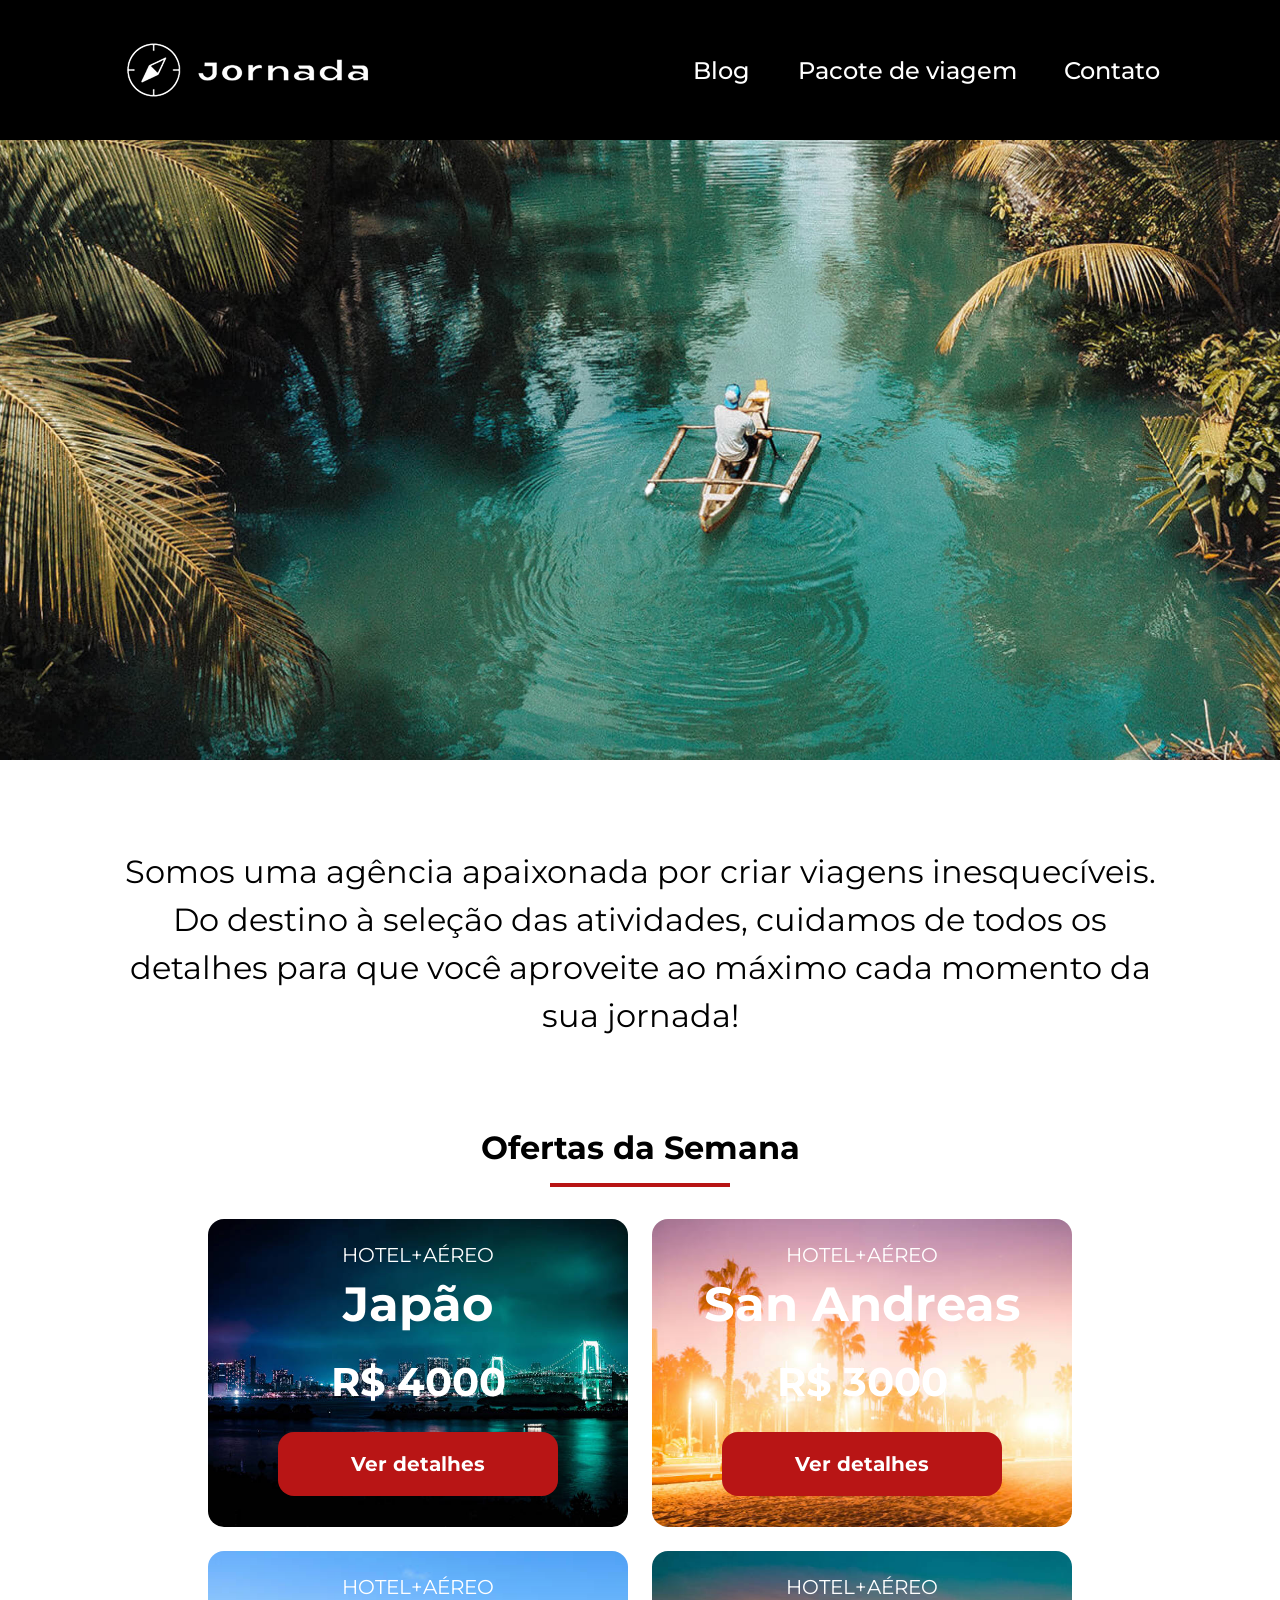
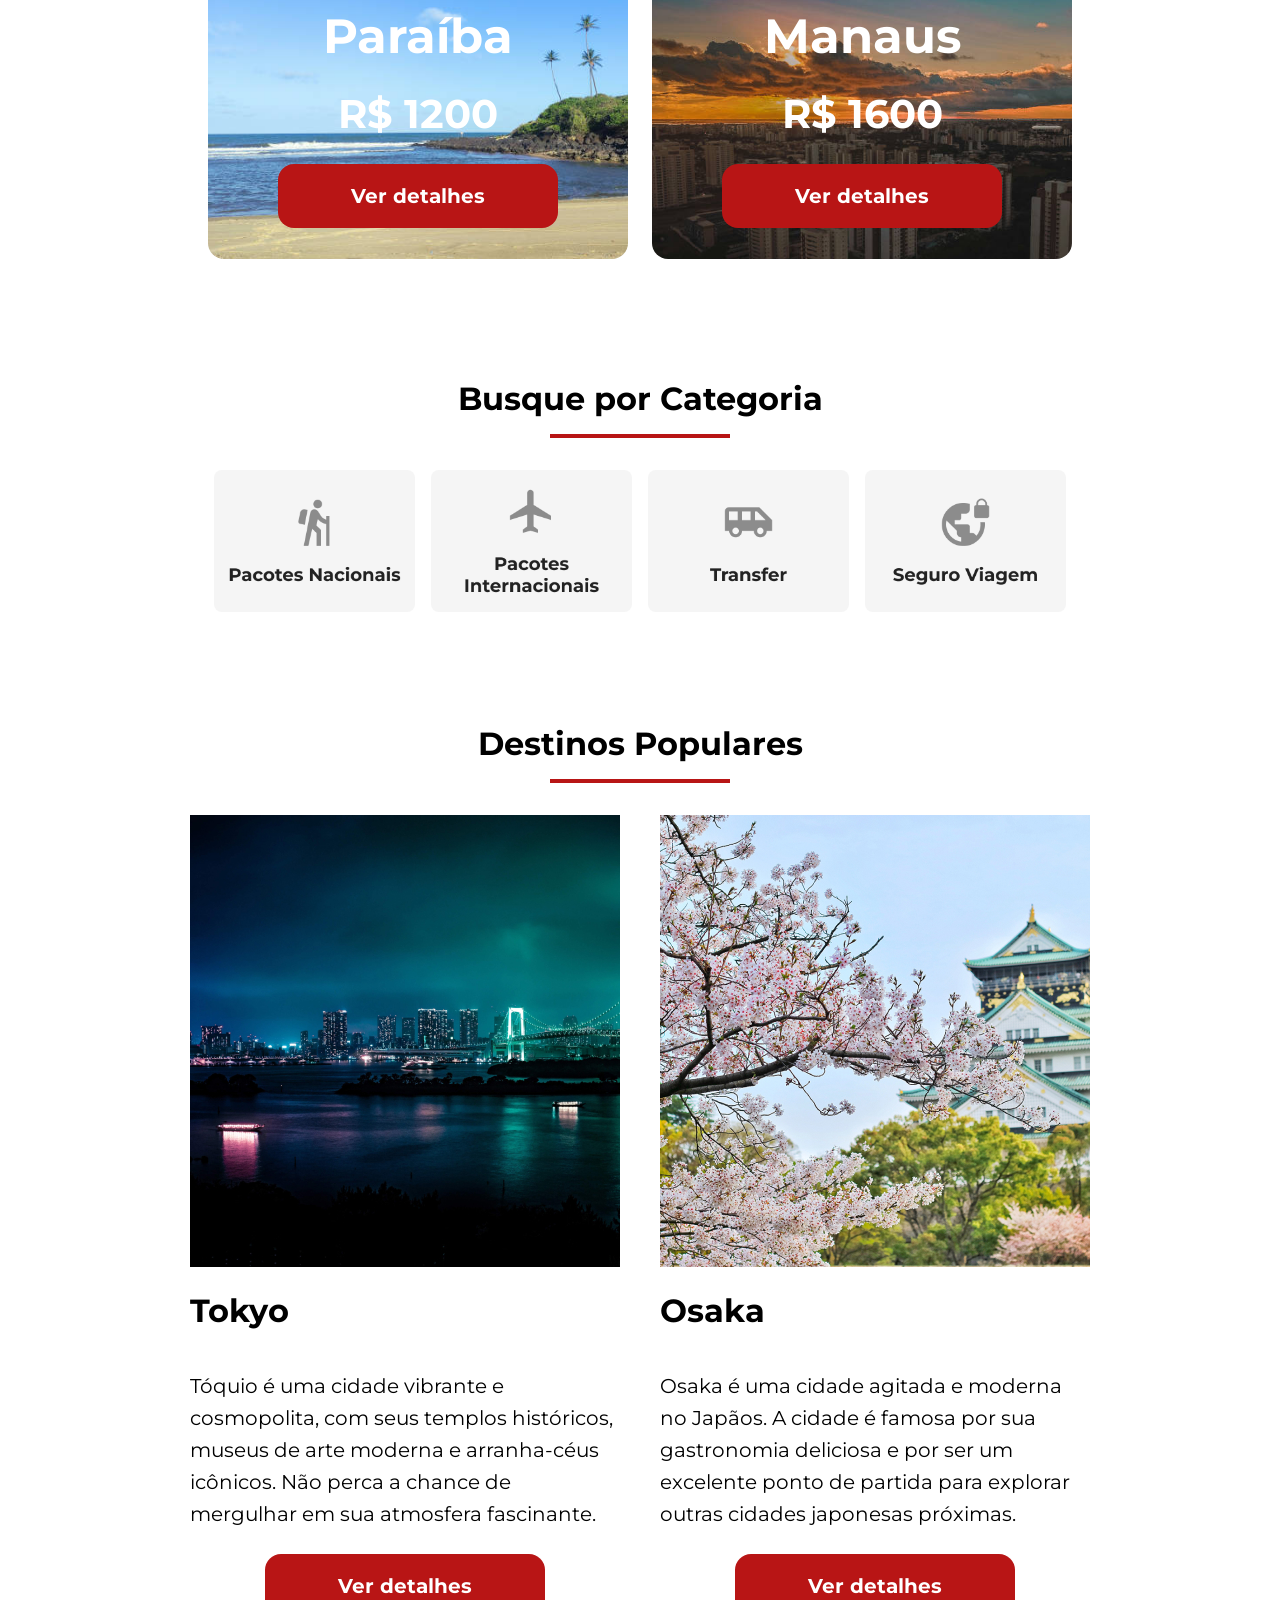
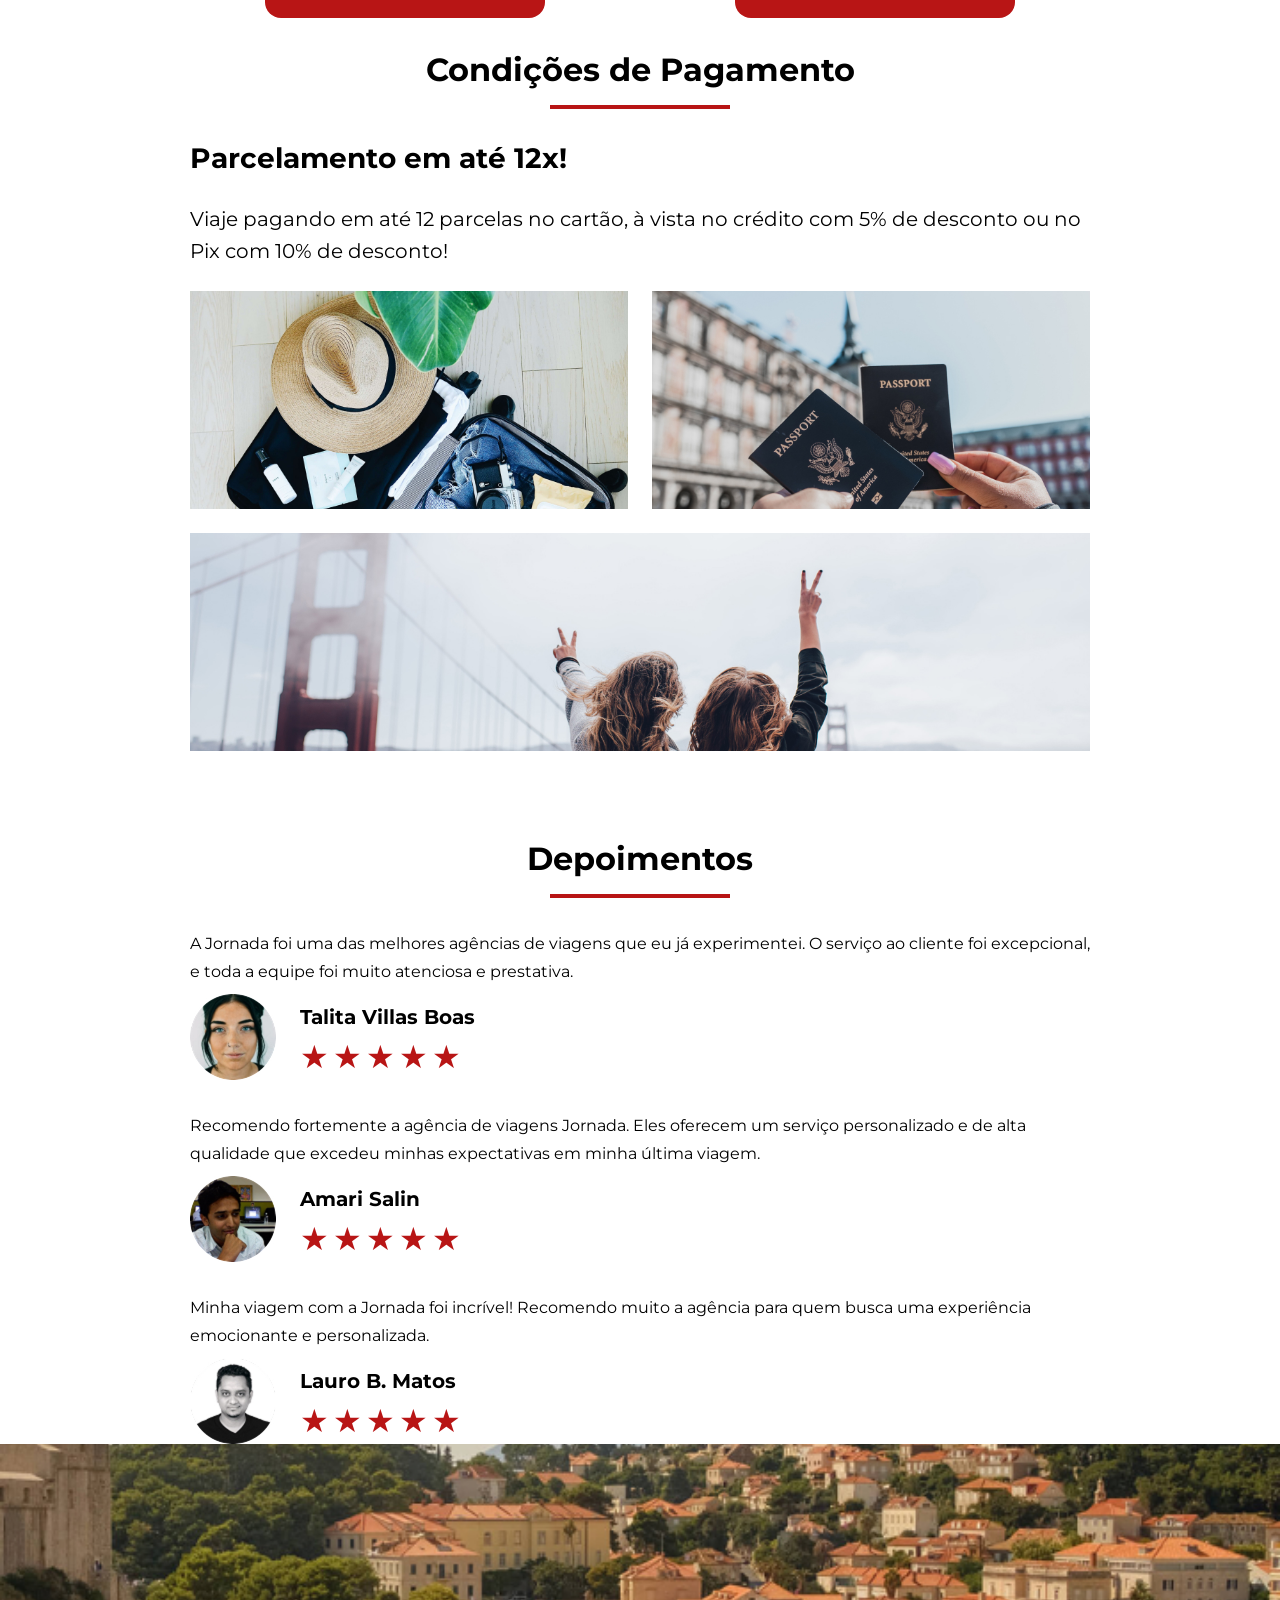
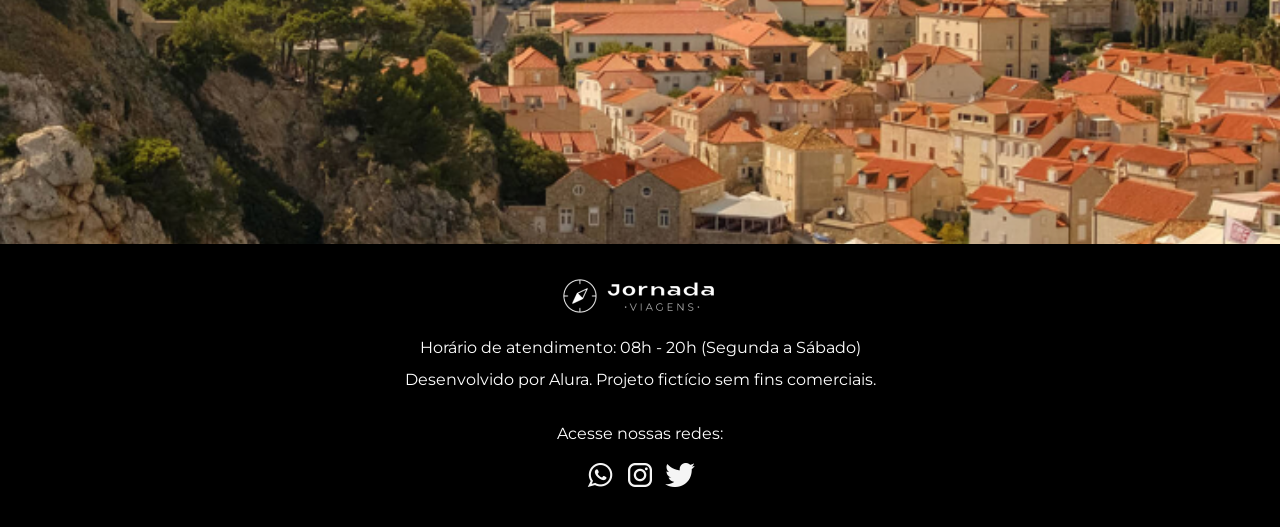
==== index.html @ d5edca9c "Termina footer mobile" ====
<!doctype html>
<html lang="pt-br">
  <head>
    <meta charset="UTF-8" />
    <meta name="viewport" content="width=device-width, initial-scale=1.0" />
    <link rel="stylesheet" href="./css/style.css" />
    <title>Jornada Viagens</title>
  </head>
  <body>
    <header class="main-header">
      <a class="logo" href="index.html" title="voltar para a página inicial"
        ><img
          class="img-mobile"
          src="img/bussola-jornada-branca.png"
          alt="Bussola do logo Jornada Viagens na cor branca" />
        <img
          class="img-desktop"
          src="img/bussola-texto-jornada-branca.png"
          alt="Bussola do logo Jornada Viagens na cor branca"
      /></a>
      <div class="navegation-menu">
        <label for="menu">
          <img src="img/menu.png" alt="menu" />
        </label>
        <input type="checkbox" id="menu" hidden />
        <nav>
          <ul class="list-links">
            <li>
              <a href="blog.html" target="_blank" title="Acessar Blog">Blog</a>
            </li>
            <li>
              <a
                href="pacotes.html"
                target="_blank"
                title="Acessar Pacotes de viagem"
                >Pacote de viagem</a
              >
            </li>
            <li>
              <a href="contato.html" target="_blank" title="Acessar Contato"
                >Contato</a
              >
            </li>
          </ul>
        </nav>
      </div>
    </header>
    <section class="hero">
      <div class="hero-img"></div>
      <h2>
        Somos uma agência apaixonada por criar viagens inesquecíveis. Do destino
        à seleção das atividades, cuidamos de todos os detalhes para que você
        aproveite ao máximo cada momento da sua jornada!
      </h2>
    </section>

    <section class="offers">
      <div class="section-title">
        <h2>Ofertas da Semana</h2>
        <hr />
      </div>
      <div class="offers-cards">
        <article class="card japao">
          <header>
            <p>HOTEL+AÉREO</p>
            <h3>
              Japão <br />
              <span>R$ 4000</span>
            </h3>
          </header>
          <footer>
            <a href="#" class="button">Ver detalhes</a>
          </footer>
        </article>

        <article class="card san-andreas">
          <header>
            <p>HOTEL+AÉREO</p>
            <h3>
              San Andreas <br />
              <span>R$ 3000</span>
            </h3>
          </header>
          <footer>
            <a href="#" class="button">Ver detalhes</a>
          </footer>
        </article>

        <article class="card paraiba">
          <header>
            <p>HOTEL+AÉREO</p>
            <h3>
              Paraíba <br />
              <span>R$ 1200</span>
            </h3>
          </header>
          <footer>
            <a href="#" class="button">Ver detalhes</a>
          </footer>
        </article>

        <article class="card manaus">
          <header>
            <p>HOTEL+AÉREO</p>
            <h3>
              Manaus <br />
              <span>R$ 1600</span>
            </h3>
          </header>
          <footer>
            <a href="#" class="button">Ver detalhes</a>
          </footer>
        </article>
      </div>
    </section>

    <section class="categories">
      <div class="section-title">
        <h2>Busque por Categoria</h2>
        <hr />
      </div>
      <ul>
        <li>
          <a href="#"
            ><img src="img/img-pacotes-nacionais.jpg" alt="Buscar por pacotes nacionais" />
          </a>
        </li>
        <li>
          <a href="#"
            ><img
              src="img/img-pacotes-internacionais.jpg"
              alt="Buscar por pacotes internacionais"
            />
          </a>
        </li>
        <li>
          <a href="#"
            ><img src="img/img-transfer.jpg" alt="Buscar por serviços transfer" />
          </a>
        </li>
        <li>
          <a href="#"
            ><img src="img/img-seguro-viagem.jpg" alt="Buscar por seguro viagem" />
          </a>
        </li>
      </ul>
    </section>

    <section class="destinations">
       <div class="section-title">
        <h2>Destinos Populares</h2>
        <hr/>
      </div>

      <div class="destinations-items">
        <article class="item">
          <header>
            <div class="img-item bg-tokyo">

            </div>
            <h4 class="content-title">Tokyo</h4>
          </header>
            <p class="content-text">Tóquio é uma cidade vibrante e cosmopolita, com seus templos históricos, museus de arte moderna e arranha-céus icônicos. Não perca a chance de mergulhar em sua atmosfera fascinante.</p>
            <footer>
              <a href="#" class="button">Ver detalhes</a>
            </footer>
        </article>

        <article class="item">
          <header>
            <div class="img-item bg-osaka">

            </div>
            <h4 class="content-title">Osaka</h4>
          </header>
            <p class="content-text">Osaka é uma cidade agitada e moderna no Japãos. A cidade é famosa por sua gastronomia deliciosa e por ser um excelente ponto de partida para explorar outras cidades japonesas próximas.</p>
            <footer>
              <a href="#" class="button">Ver detalhes</a>
            </footer>
        </article>
      </div>
    </section>

    <section class="payments">
      
      <div class="section-title">
        <h2>Condições de Pagamento</h2>
        <hr/>
      </div>
      <div class="content-container">
        <div class="text-content">
          <h3 class="content-title">Parcelamento em até 12x!</h3>
          <p class="content-text">Viaje pagando em até 12 parcelas no cartão, à vista no crédito com 5% de desconto ou no Pix com 10% de desconto! </p>
        </div>
        <div class="image-content">
          <div class="image first"></div>
          <div class="image second"></div>
          <div class="image thirdy"></div>
        </div>
      </div>
    </section>

    <section class="testimonial">
       <div class="section-title">
        <h2>Depoimentos</h2>
        <hr/>
      </div>

      <div class="testimonial-container">
        <article>
           <header >
            <p>A Jornada foi uma das melhores agências de viagens que eu já experimentei. O serviço ao cliente foi excepcional, e toda a equipe foi muito atenciosa e prestativa.</p>
          </header>
          <footer>
            <img src="img/avatar-talita.jpg" alt="imagem de perfil da cliente Talita Villas Boas">
            <div class="profile-content">
              <h4>Talita Villas Boas</h4>
              <div class="rating">
                <span class="star">★</span>
                <span class="star">★</span>
                <span class="star">★</span>
                <span class="star">★</span>
                <span class="star">★</span>
              </div>
            </div>
          </footer>
        </article>

        <article>
          <header>
            <p>Recomendo fortemente a agência de viagens Jornada. Eles oferecem um serviço personalizado e de alta qualidade que excedeu minhas expectativas em minha última viagem.</p>
          </header>
          <footer>
            <img src="img/avatar-salin.jpg" alt="imagem de perfil do cliente Amari Salin">
            <div class="profile-content">
              <h4>Amari Salin</h4>
              <div class="rating">
                <span class="star">★</span>
                <span class="star">★</span>
                <span class="star">★</span>
                <span class="star">★</span>
                <span class="star">★</span>
              </div>
            </div>
          </footer>  
        </article>

        <article>
          <header>
            <p>Minha viagem com a Jornada foi incrível! Recomendo muito a agência para quem busca uma experiência emocionante e personalizada.</p>
          </header>
          <footer>
            <img src="img/avatar-lauro.jpg" alt="imagem de perfil do cliente Lauro B. Matos">
            <div class="profile-content">
              <h4>Lauro B. Matos</h4>
              <div class="rating">
                <span class="star">★</span>
                <span class="star">★</span>
                <span class="star">★</span>
                <span class="star">★</span>
                <span class="star">★</span>
              </div>
            </div>
          </footer>
        </article>
      </div>
    </section>

    <section class="pre-footer">
      <div class="footer-img"></div>
    </section>

    <footer class="main-footer">
        <div class="footer-logo">
          <img src="img/footer-logo.png" alt="logo jornada viagens customizado">
        </div>

        <div class="footer-text">
          <p>Horário de atendimento: 08h - 20h (Segunda a Sábado)</p>
          <p>Desenvolvido por Alura. Projeto fictício sem fins comerciais.</p>
        </div>

        <div class="footer-social">
          <p>Acesse nossas redes:</p>
          <div class="social-icons">
            <a href="#" target="_blank">
              <img src="img/logo-whatsapp.png" alt="logo do whatsapp na cor branca">
            </a>
            <a href="#" target="_blank">
              <img src="img/logo-instagram.png" alt="logo do instagram na cor branca">
            </a>
            <a href="#" target="_blank">
              <img src="img/logo-twitter.png" alt="logo do twiter na cor branca">
            </a>
          </div>
        </div>
    </footer>
  </body>
</html>
---- css/style.css ----
@import url(global.css);
@import url(header.css);
@import url(hero.css);
@import url(offers.css);
@import url(categorias.css);
@import url(destinations.css);
@import url(payments.css);
@import url(testimonials.css);
@import url(footer.css);
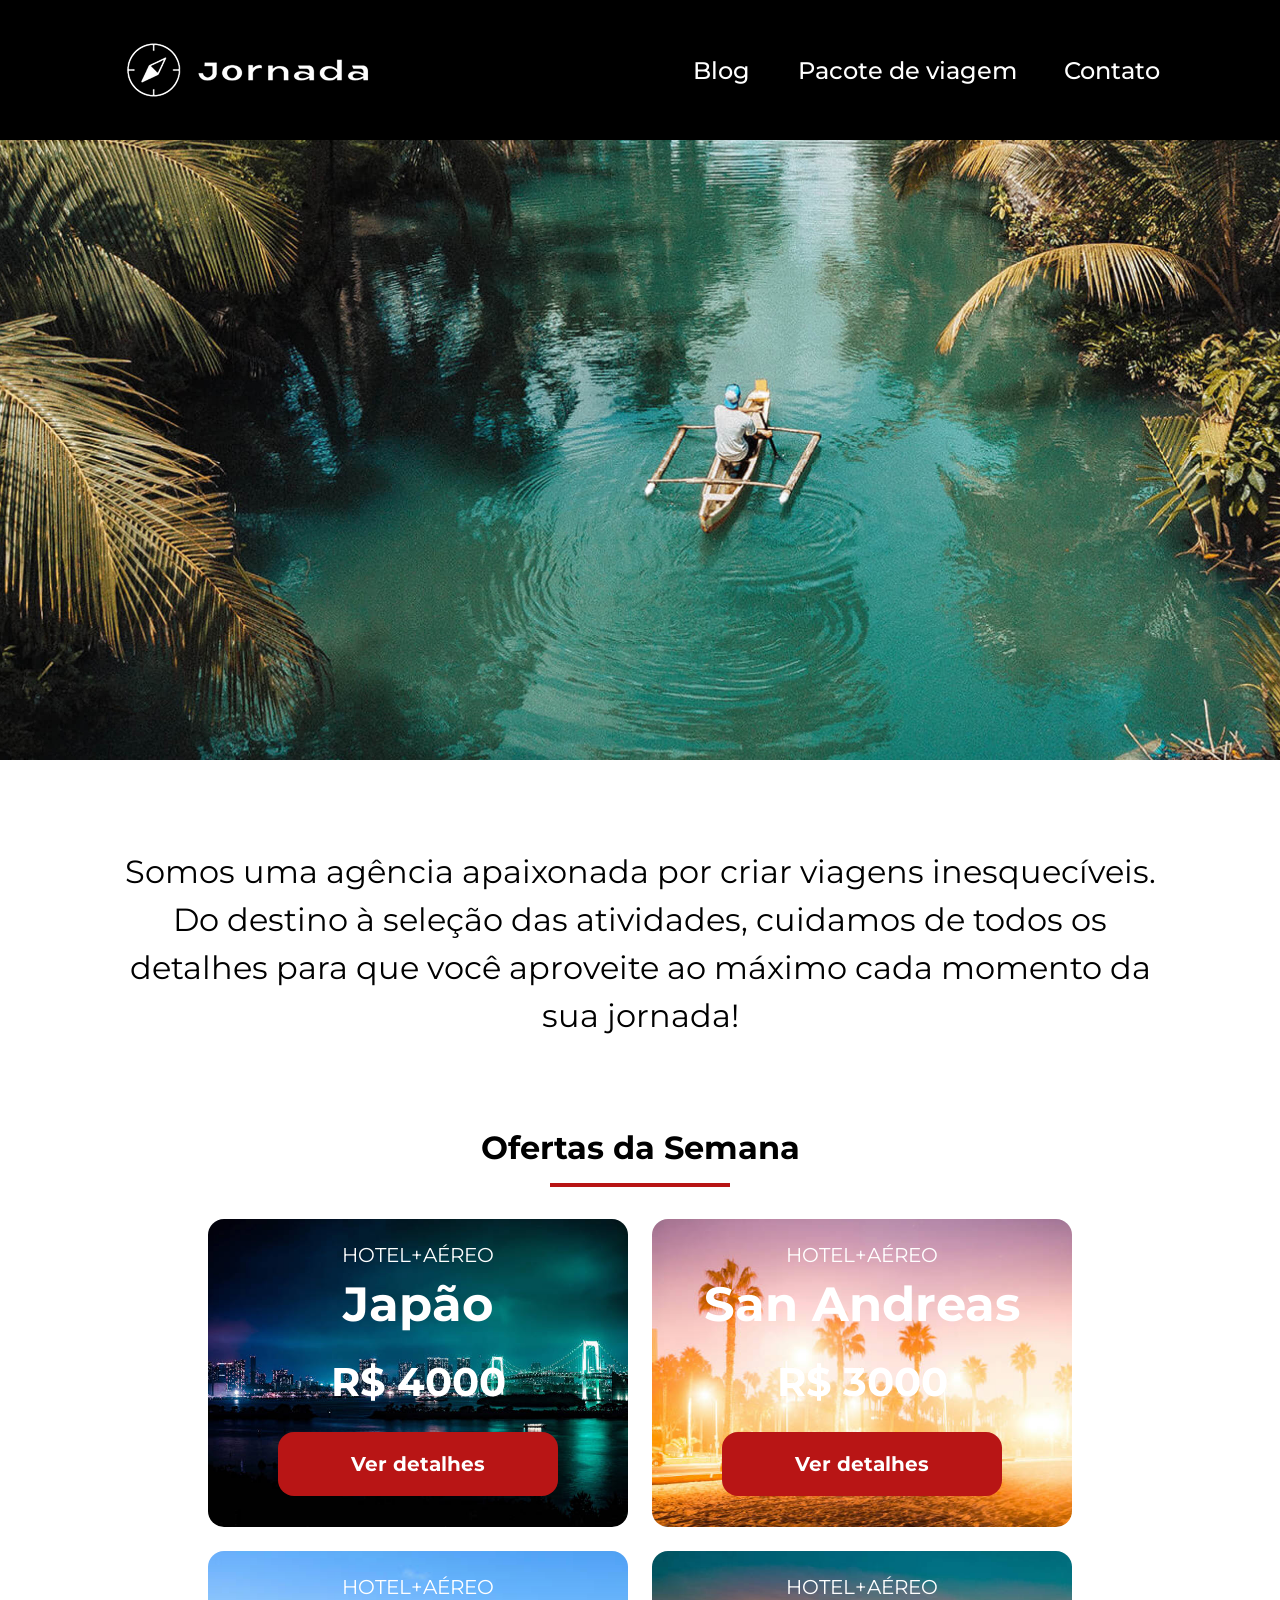
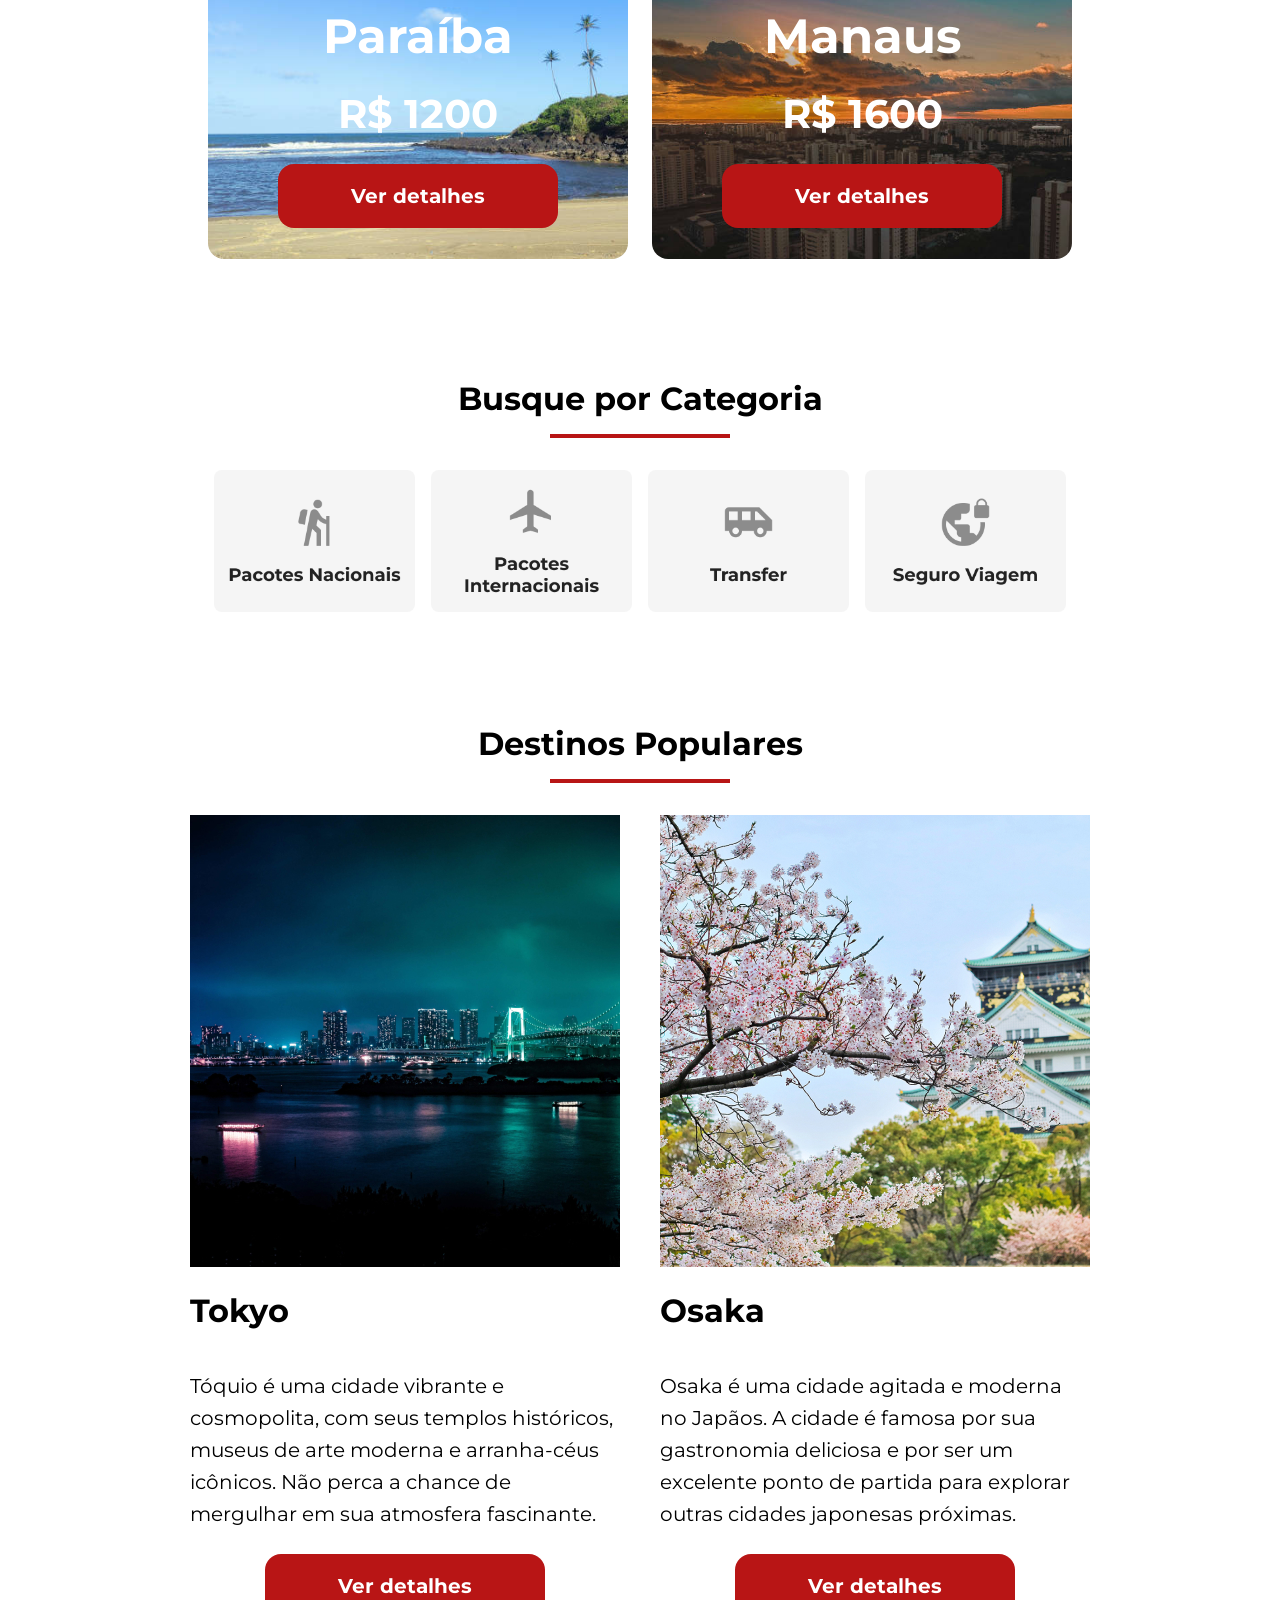
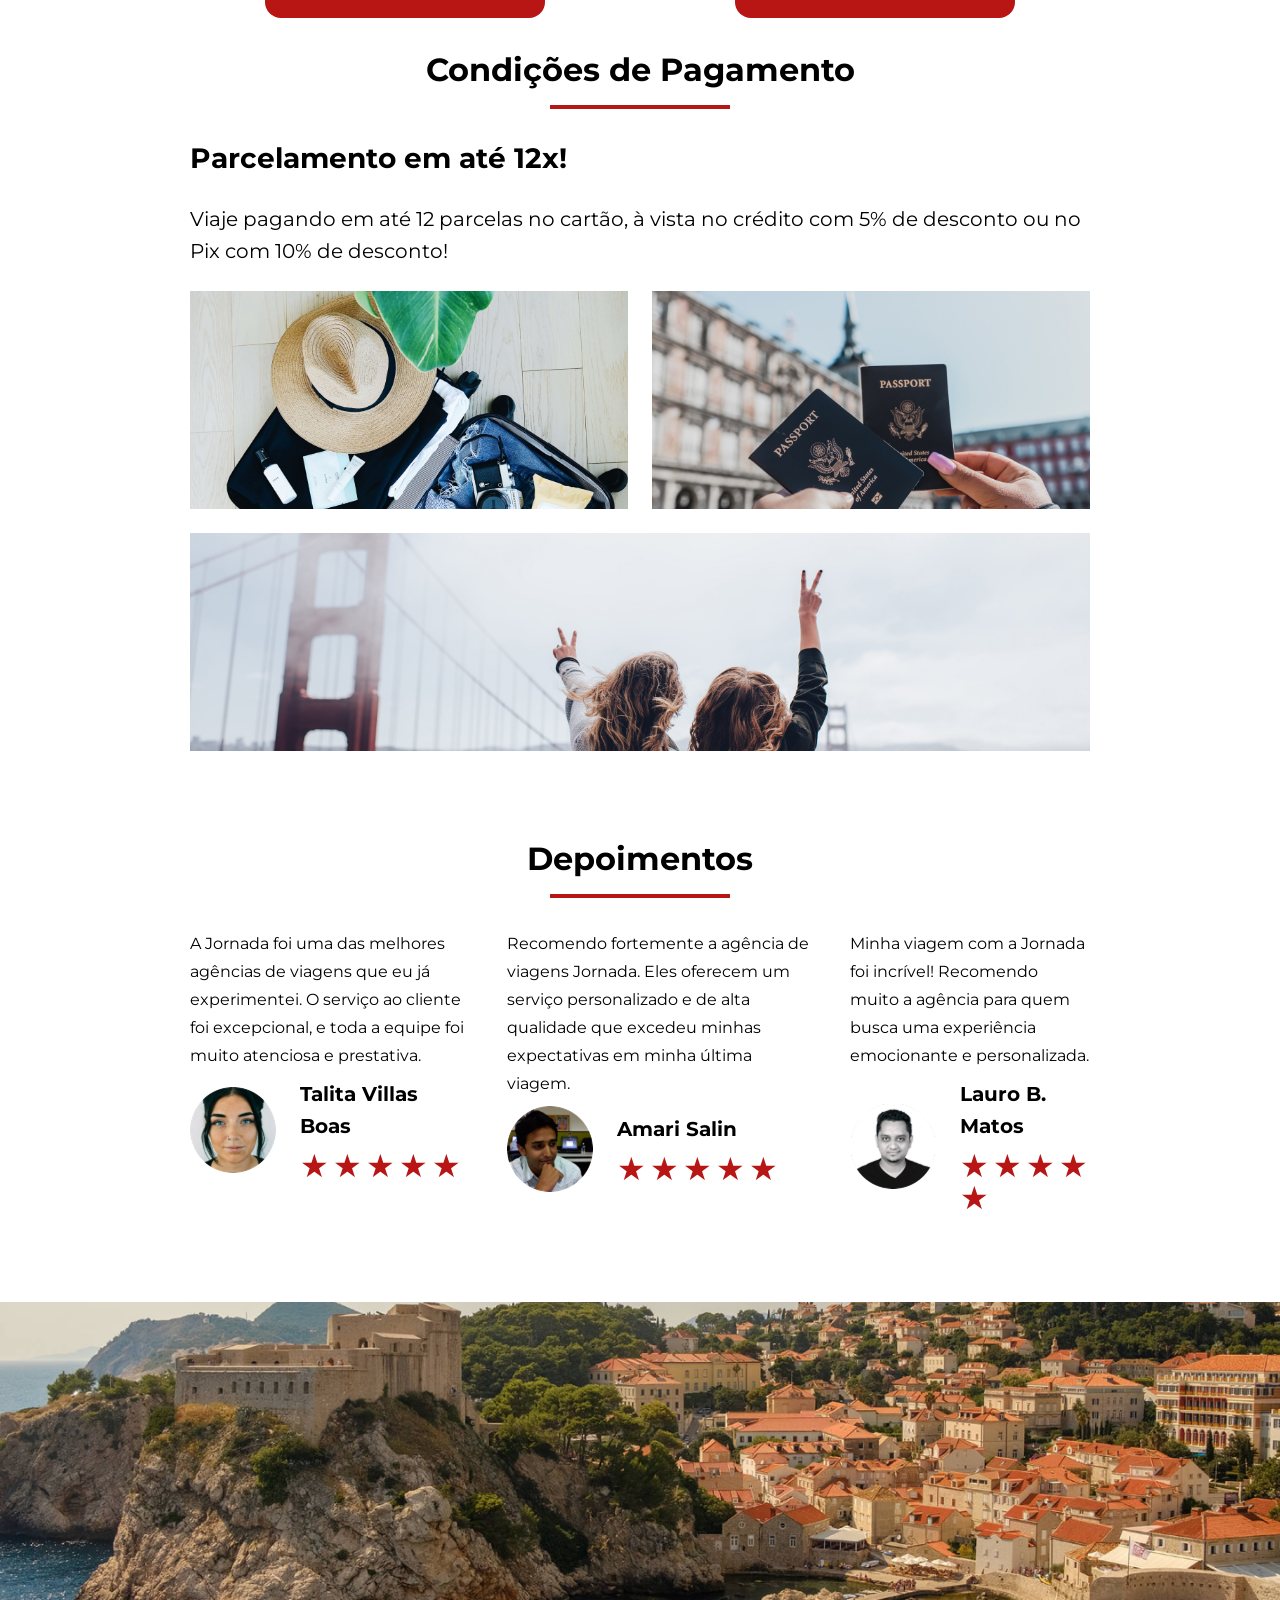
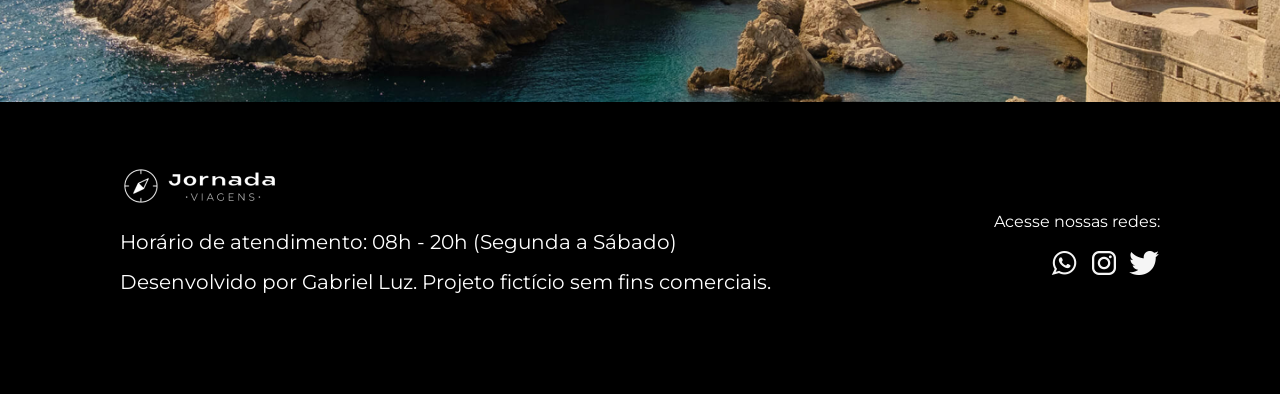
==== commit d167dda4: "Termina desktop" ====
--- a/index.html
+++ b/index.html
@@ -271,13 +271,14 @@
     </section>
 
     <footer class="main-footer">
-        <div class="footer-logo">
-          <img src="img/footer-logo.png" alt="logo jornada viagens customizado">
-        </div>
-
-        <div class="footer-text">
-          <p>Horário de atendimento: 08h - 20h (Segunda a Sábado)</p>
-          <p>Desenvolvido por Alura. Projeto fictício sem fins comerciais.</p>
+        <div class="footer-info">
+          <div class="footer-logo">
+            <img src="img/footer-logo.png" alt="logo jornada viagens customizado">
+          </div>
+          <div class="footer-text">
+            <p>Horário de atendimento: 08h - 20h (Segunda a Sábado)</p>
+            <p>Desenvolvido por Gabriel Luz. Projeto fictício sem fins comerciais.</p>
+          </div>
         </div>
 
         <div class="footer-social">
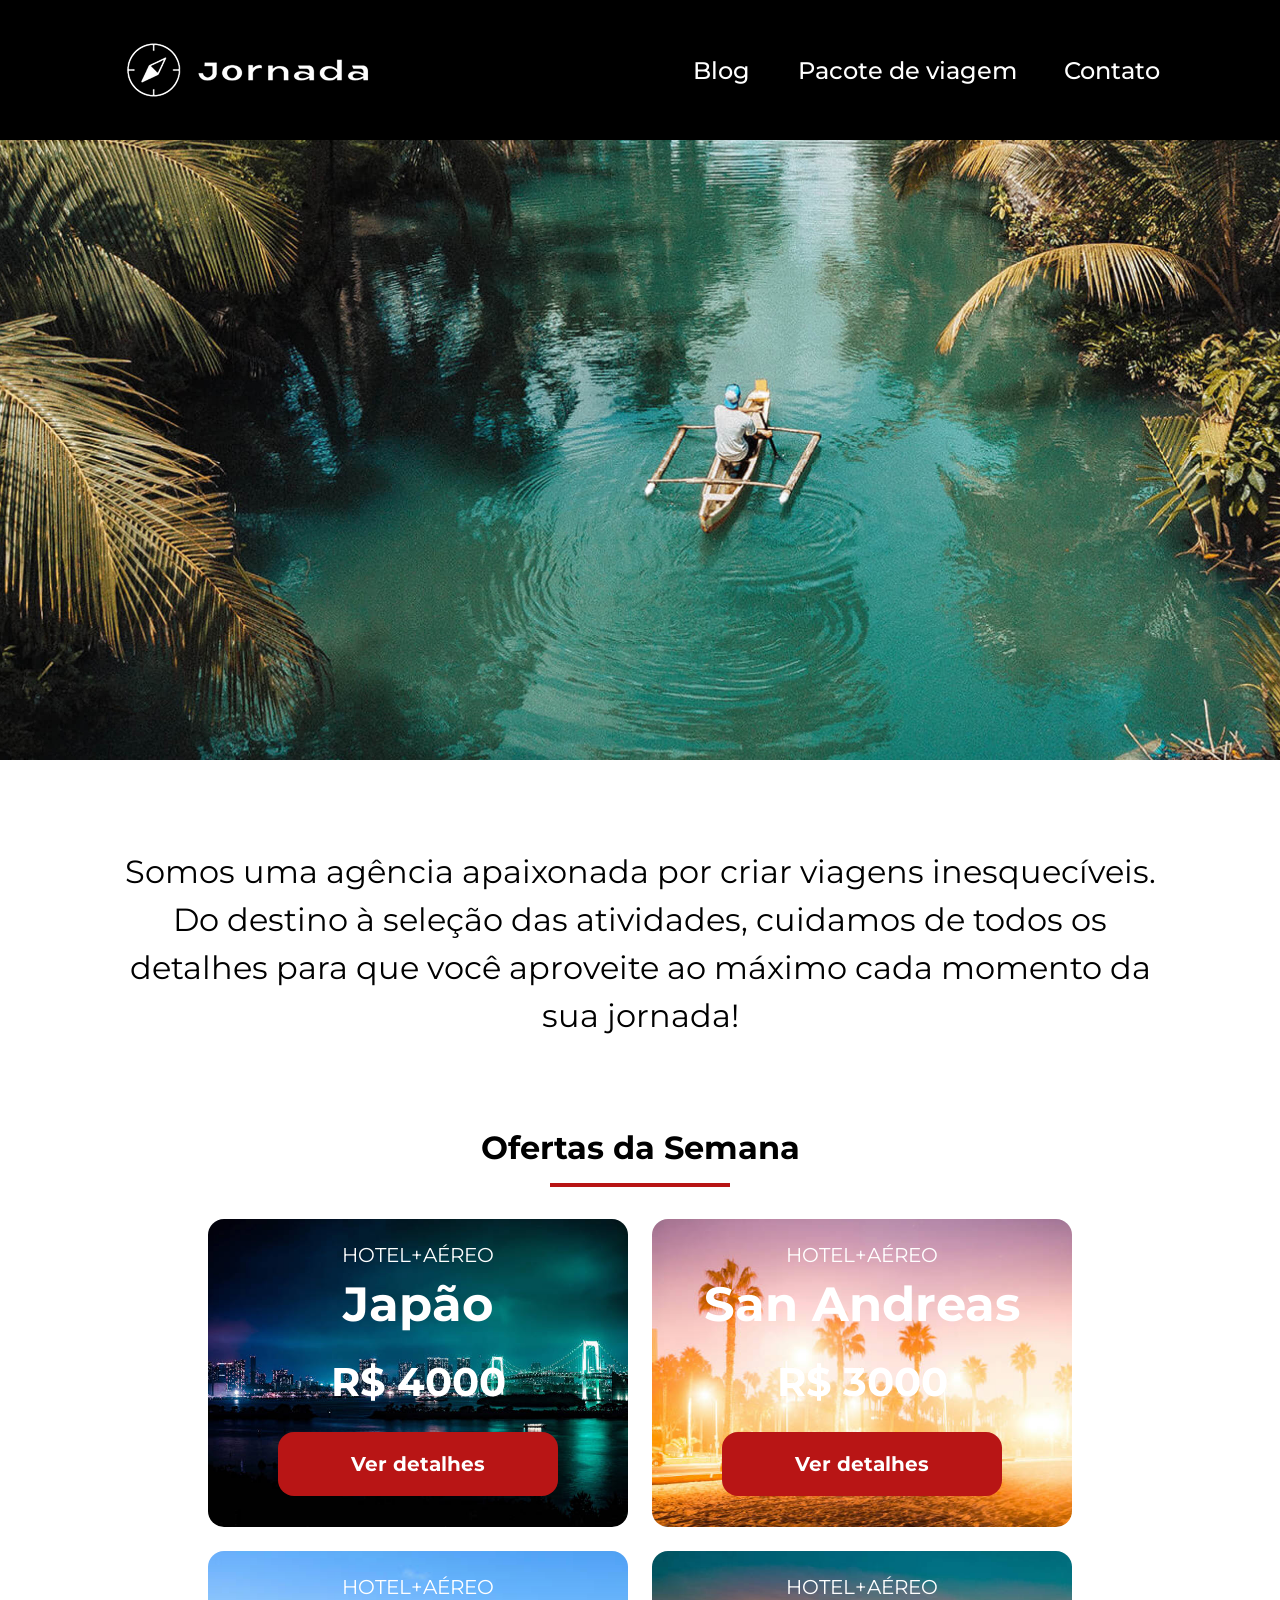
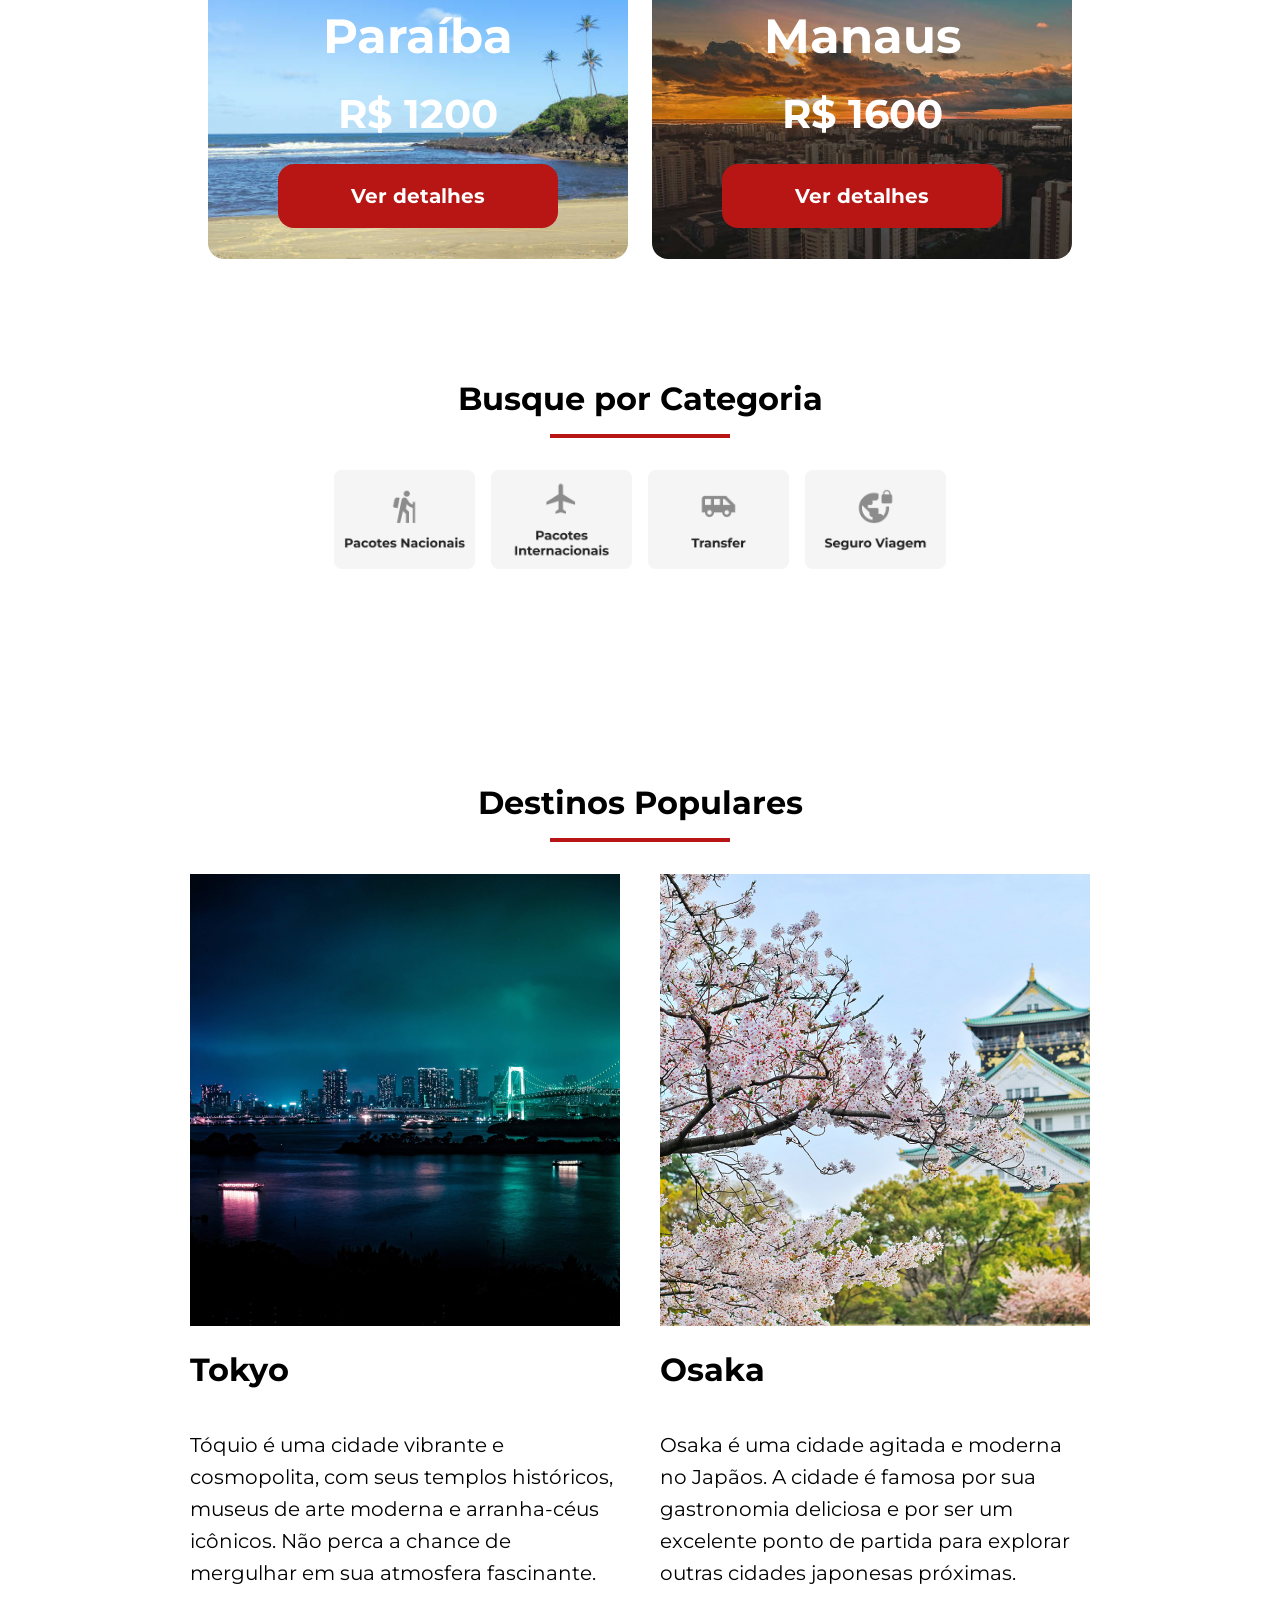
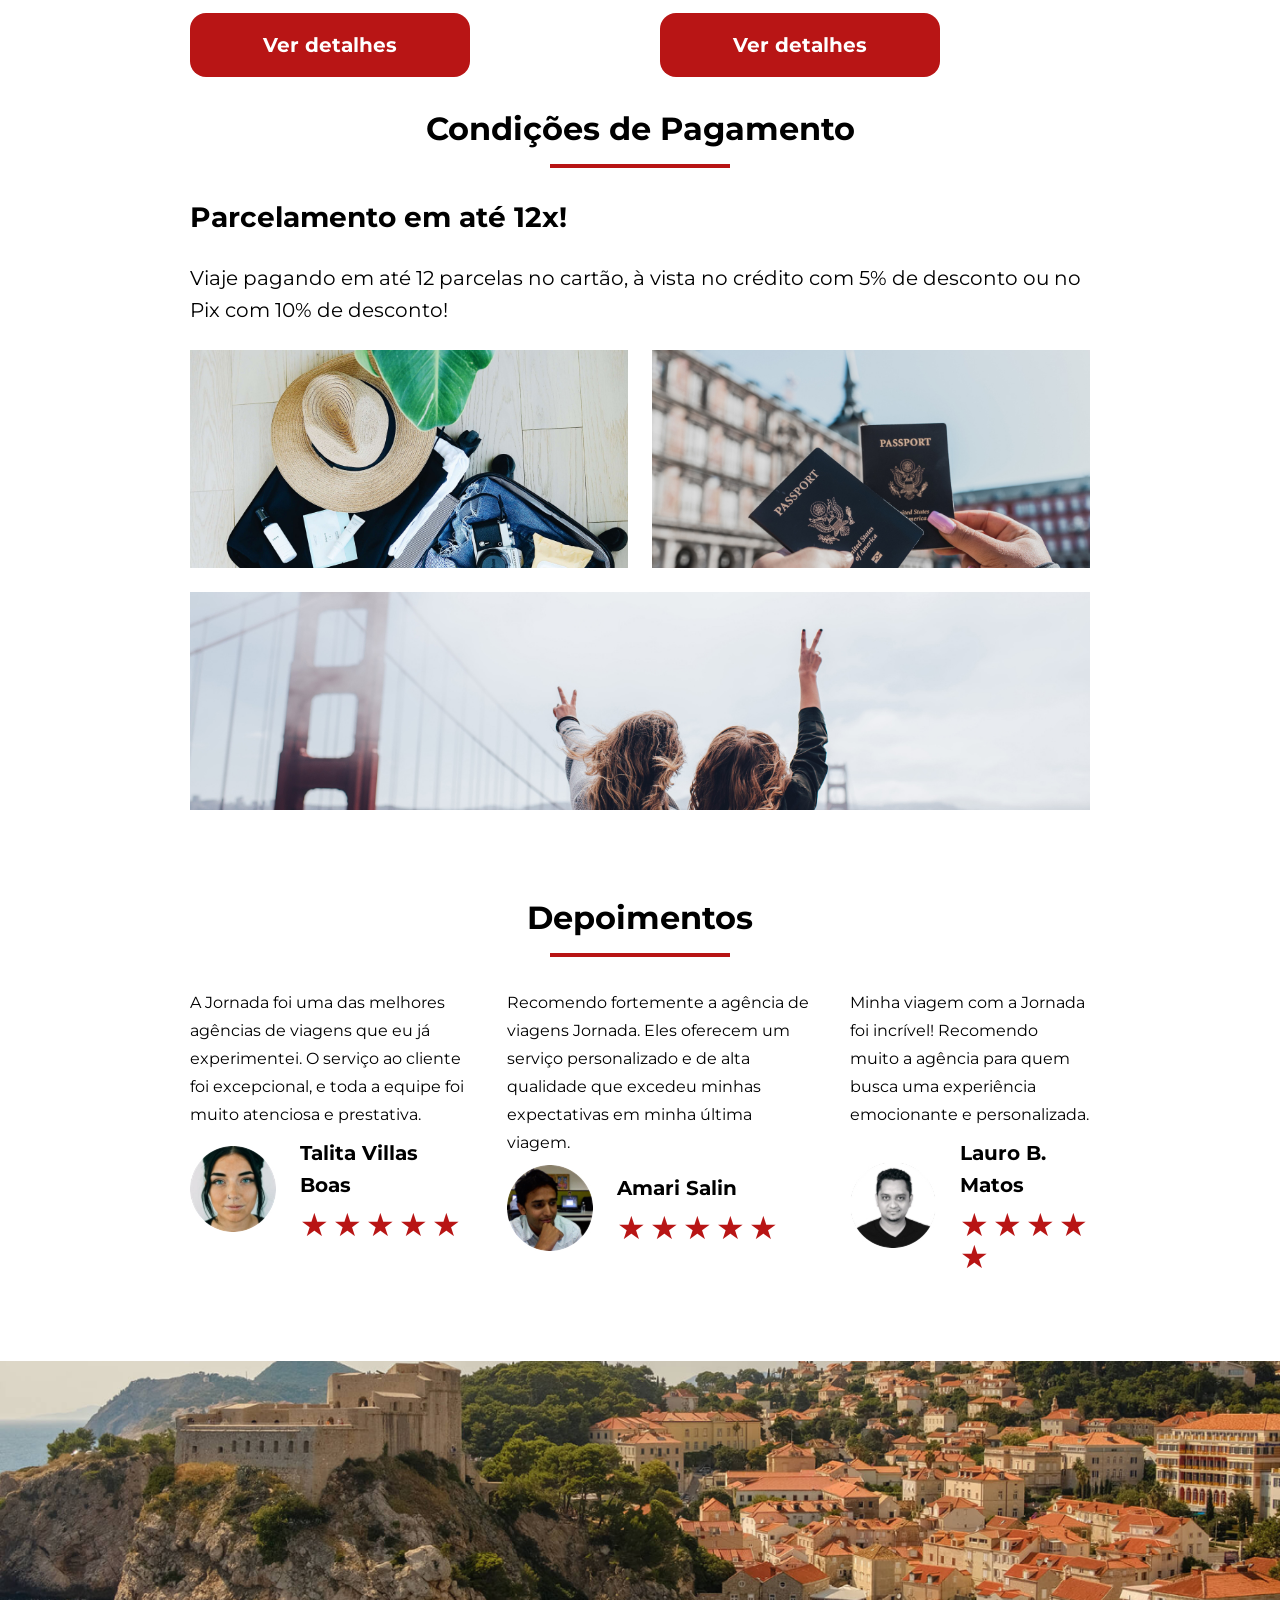
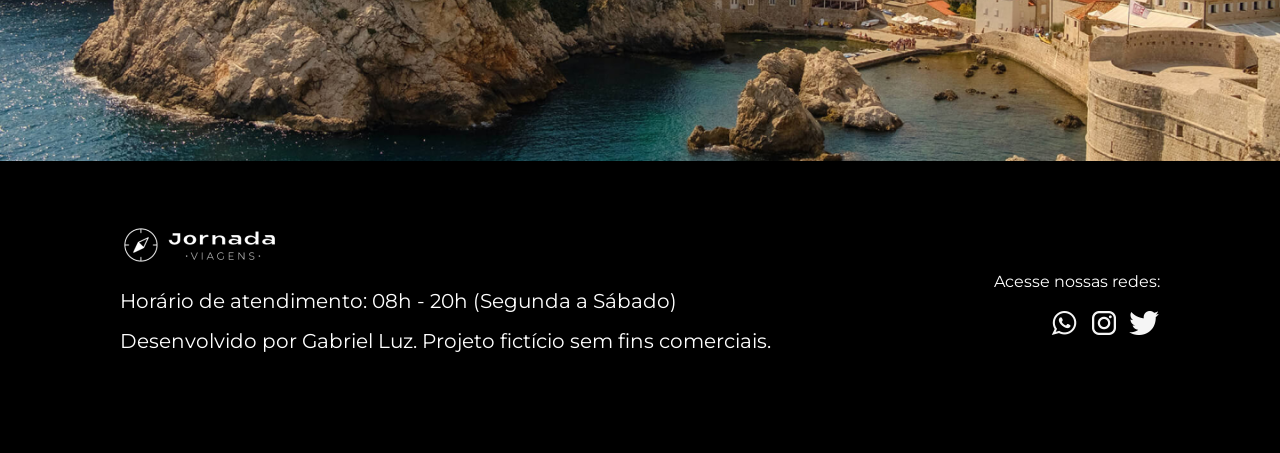
==== commit 5838c4c9: "Linkando o endereco na home" ====
--- a/index.html
+++ b/index.html
@@ -3,6 +3,15 @@
   <head>
     <meta charset="UTF-8" />
     <meta name="viewport" content="width=device-width, initial-scale=1.0" />
+    <meta name="description" content="Jornada Viagens, uma agência apaixonada por criar viagens inesquecíveis!" />
+
+    <meta name="og:title" content="Jornada Viagens">
+    <meta name="og:description" content="Jornada Viagens, uma agência apaixonada por criar viagens inesquecíveis!">
+    <meta name="og:image" content="https://GabrielCagliariLuz.github.io/jornada-viagens/img/footer-logo">
+    <meta name="og:type" content="website">
+    <meta name="og:url" content="https://GabrielCagliariLuz.github.io/jornada-viagens">
+
+    <link rel="icon" href="favico.svg">
     <link rel="stylesheet" href="./css/style.css" />
     <title>Jornada Viagens</title>
   </head>
@@ -30,7 +39,7 @@
             </li>
             <li>
               <a
-                href="pacotes.html"
+                href="pacotes-de-viagens.html"
                 target="_blank"
                 title="Acessar Pacotes de viagem"
                 >Pacote de viagem</a
@@ -158,7 +167,7 @@
             <div class="img-item bg-tokyo">
 
             </div>
-            <h4 class="content-title">Tokyo</h4>
+            <h3 class="content-title">Tokyo</h3>
           </header>
             <p class="content-text">Tóquio é uma cidade vibrante e cosmopolita, com seus templos históricos, museus de arte moderna e arranha-céus icônicos. Não perca a chance de mergulhar em sua atmosfera fascinante.</p>
             <footer>
@@ -171,7 +180,7 @@
             <div class="img-item bg-osaka">
 
             </div>
-            <h4 class="content-title">Osaka</h4>
+            <h3 class="content-title">Osaka</h3>
           </header>
             <p class="content-text">Osaka é uma cidade agitada e moderna no Japãos. A cidade é famosa por sua gastronomia deliciosa e por ser um excelente ponto de partida para explorar outras cidades japonesas próximas.</p>
             <footer>
@@ -214,7 +223,7 @@
           <footer>
             <img src="img/avatar-talita.jpg" alt="imagem de perfil da cliente Talita Villas Boas">
             <div class="profile-content">
-              <h4>Talita Villas Boas</h4>
+              <h3>Talita Villas Boas</h3>
               <div class="rating">
                 <span class="star">★</span>
                 <span class="star">★</span>
@@ -233,7 +242,7 @@
           <footer>
             <img src="img/avatar-salin.jpg" alt="imagem de perfil do cliente Amari Salin">
             <div class="profile-content">
-              <h4>Amari Salin</h4>
+              <h3>Amari Salin</h3>
               <div class="rating">
                 <span class="star">★</span>
                 <span class="star">★</span>
@@ -252,7 +261,7 @@
           <footer>
             <img src="img/avatar-lauro.jpg" alt="imagem de perfil do cliente Lauro B. Matos">
             <div class="profile-content">
-              <h4>Lauro B. Matos</h4>
+              <h3>Lauro B. Matos</h3>
               <div class="rating">
                 <span class="star">★</span>
                 <span class="star">★</span>
@@ -284,13 +293,13 @@
         <div class="footer-social">
           <p>Acesse nossas redes:</p>
           <div class="social-icons">
-            <a href="#" target="_blank">
+            <a href="#" target="_blank" title="Entre em contato atraves do Whatsapp">
               <img src="img/logo-whatsapp.png" alt="logo do whatsapp na cor branca">
             </a>
-            <a href="#" target="_blank">
+            <a href="#" target="_blank" title="Acesse o Instagram do Jornada Viagens">
               <img src="img/logo-instagram.png" alt="logo do instagram na cor branca">
             </a>
-            <a href="#" target="_blank">
+            <a href="#" target="_blank" title="Acesse o Twitter do Jornada Viagens">
               <img src="img/logo-twitter.png" alt="logo do twiter na cor branca">
             </a>
           </div>
